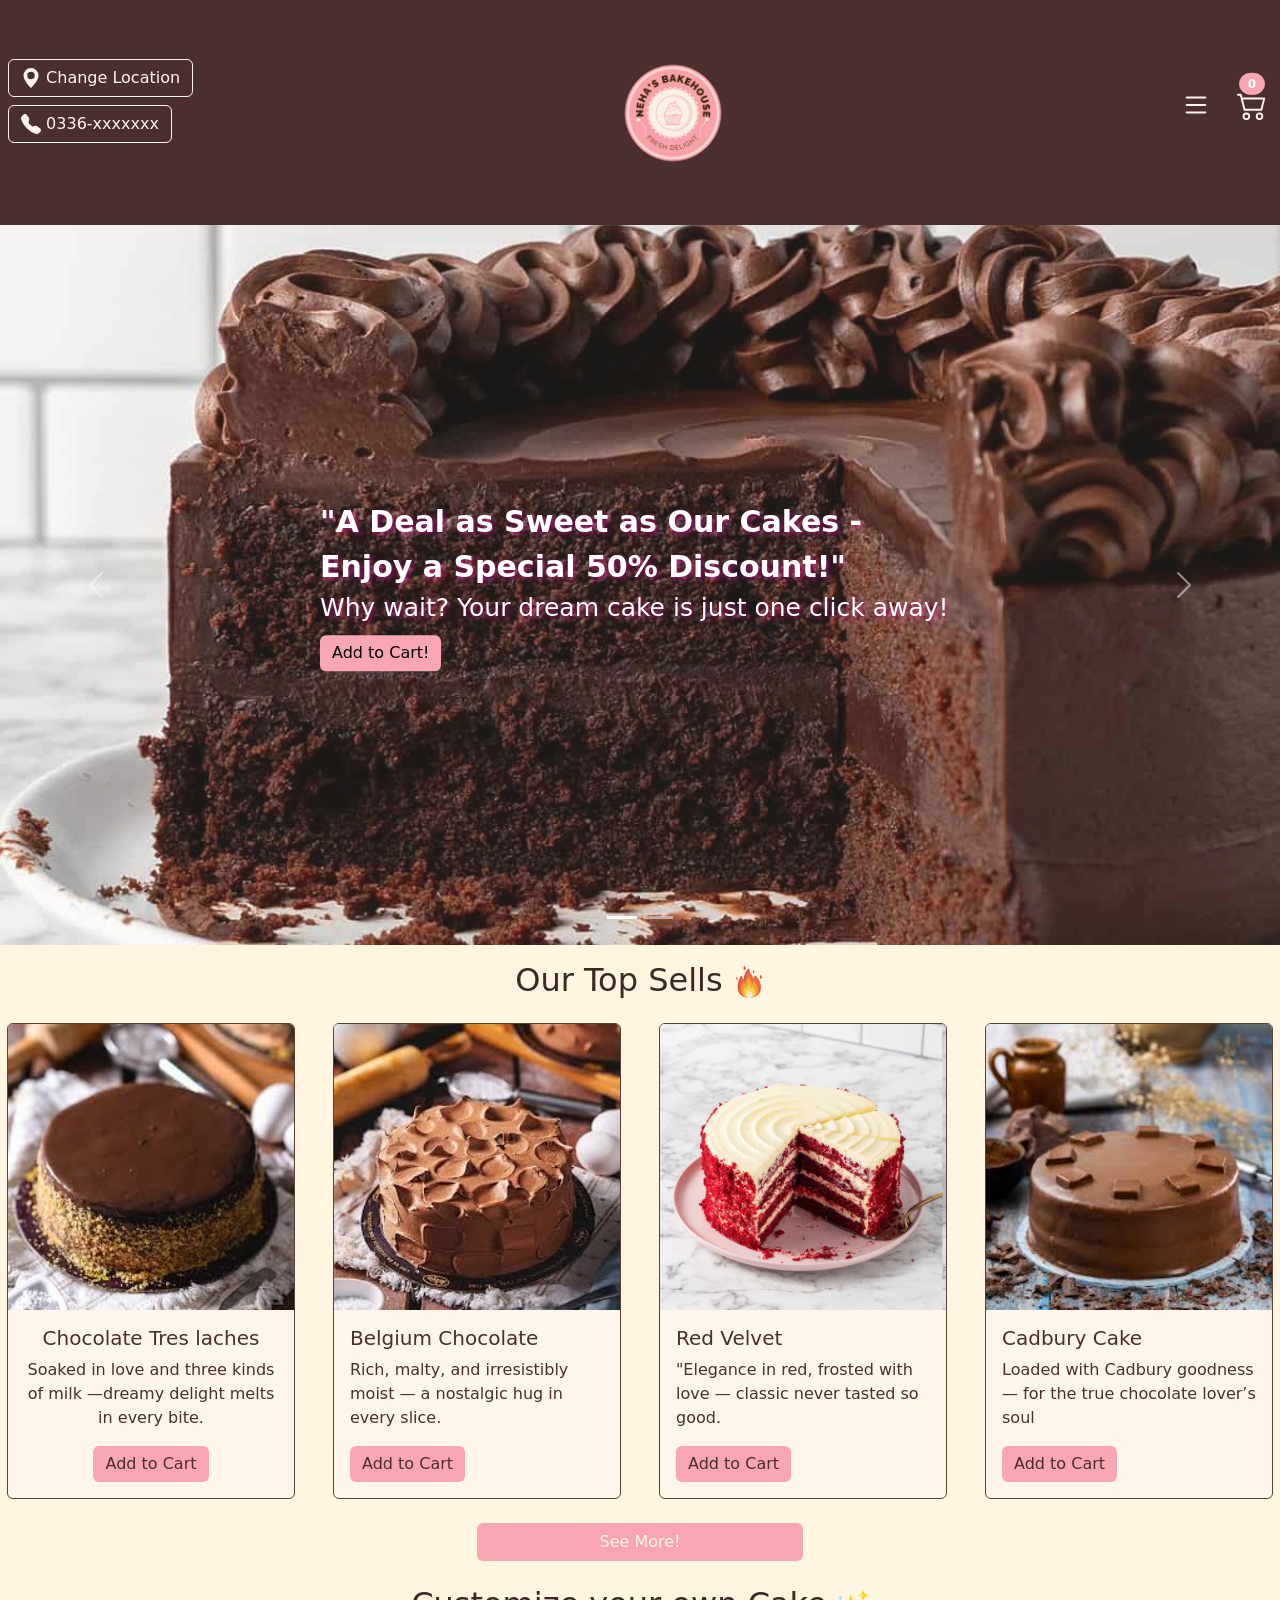
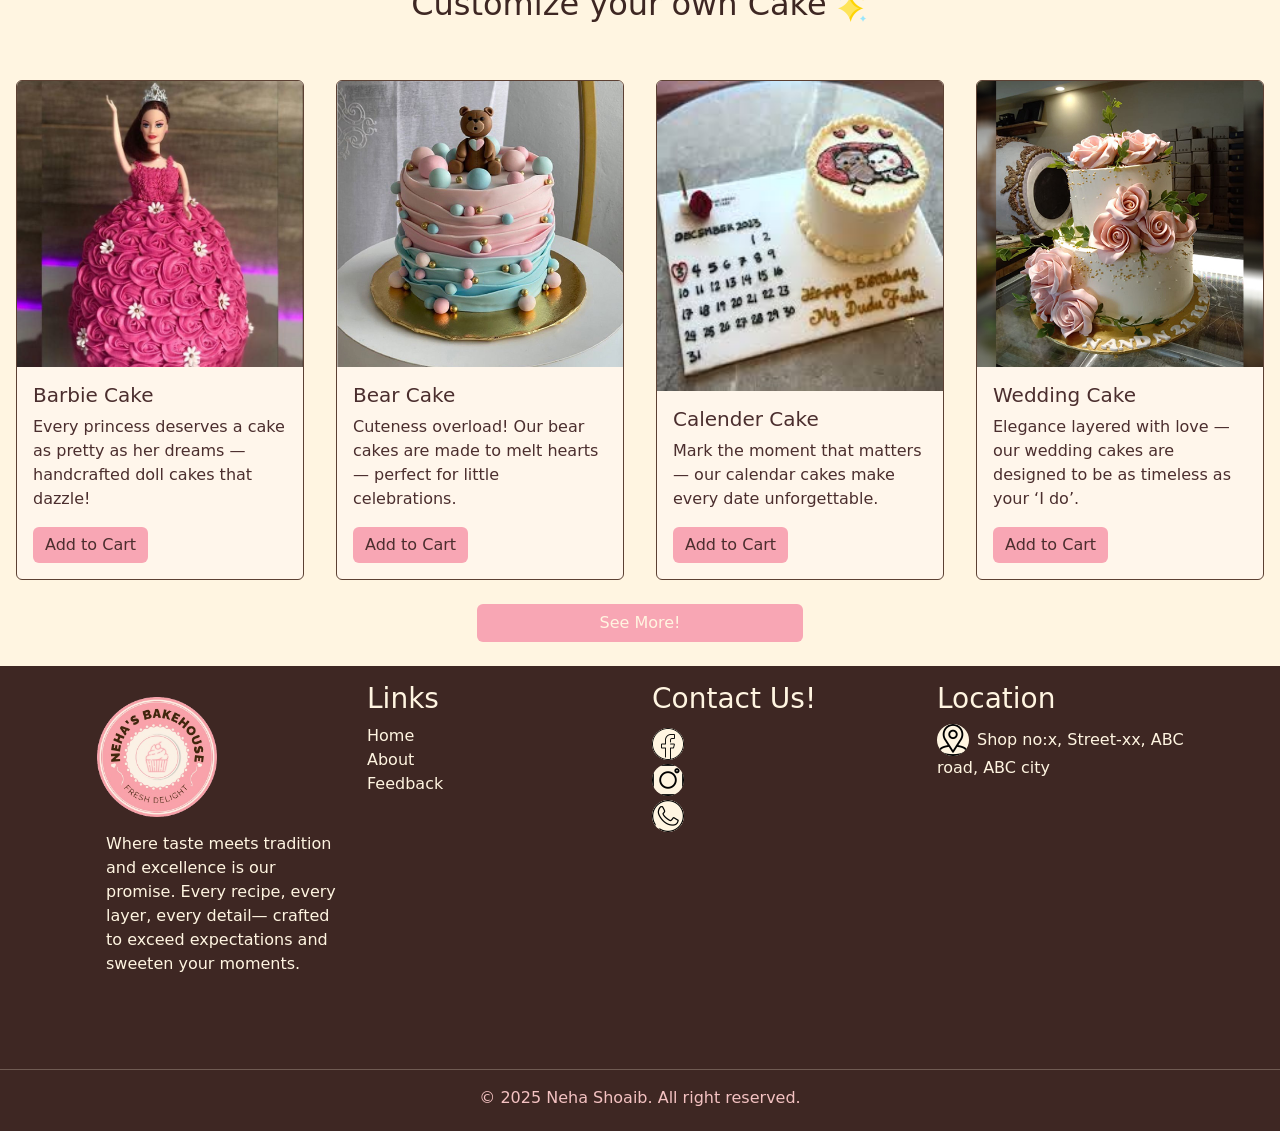
==== index.html @ 083db235 "first commit" ====
<html lang="en">

<head>
  <meta charset="UTF-8">
  <meta name="viewport" content="width=device-width, initial-scale=1.0">
  <title>Neha's BakeHouse</title>
  <link rel="icon" type="image/x-icon" href="assets/logo.png">
  <link rel="stylesheet" href="style.css" type="text/css">
  <link rel="stylesheet" href="https://cdnjs.cloudflare.com/ajax/libs/bootstrap/5.3.3/css/bootstrap.min.css"
    integrity="sha512-jnSuA4Ss2PkkikSOLtYs8BlYIeeIK1h99ty4YfvRPAlzr377vr3CXDb7sb7eEEBYjDtcYj+AjBH3FLv5uSJuXg=="
    crossorigin="anonymous" referrerpolicy="no-referrer" />
  <script src="https://cdn.jsdelivr.net/npm/bootstrap@5.3.0/dist/js/bootstrap.bundle.min.js"></script>

</head>

<body>
  

  <nav class="navbar  h-25">

    <!-- location -->
    <!-- Button trigger modal -->
     <ul class="list-unstyled">
    <li> 
       <button type="button" class="btn navbar-icon ms-2" data-bs-toggle="modal" data-bs-target="#locationModal">
      <svg xmlns="http://www.w3.org/2000/svg" width="20" height="20" fill="currentColor" class="bi bi-geo-alt-fill"
        viewBox="0 0 16 16">
        <path d="M8 16s6-5.686 6-10A6 6 0 0 0 2 6c0 4.314 6 10 6 10m0-7a3 3 0 1 1 0-6 3 3 0 0 1 0 6" />
      </svg>
      <span class="d-none d-sm-inline">Change Location</span>
    </button>
  </li>

    <!-- Modal -->
    <div class="modal fade h-100" id="locationModal" data-bs-keyboard="false" tabindex="-1"
      aria-labelledby="locationModalLabel" aria-hidden="true">
      <div class="modal-dialog modal-dialog-centered"  role="document">
        <div class="modal-content">
            <button type="button" class="btn-close " data-bs-dismiss="modal" aria-label="Close"></button>
          <div class="modal-body">
            <div class="d-flex justify-content-center">
              <img src="assets/logo.png" width="150px" alt="">
            </div>
            <h5 class="text-center">Change your Location</h5>
            <div class="dropdown w-100">
              <button class="btn btn-secondary dropdown-toggle w-100" type="button" data-bs-toggle="dropdown" aria-expanded="false" id="dropdownMenuButton" aria-haspopup="true" style="background-color: #4B2E2E !important; ">
                  Select Location
              </button>
              <div class="dropdown-menu w-100 dropdown_locations" aria-labelledby="dropdownMenuButton" >
                  <a class="dropdown-item location-item" href="#">Gulshan-e-Iqbal</a>
                  <a class="dropdown-item location-item" href="#">Gulistan-e-Johar</a>
                  <a class="dropdown-item location-item" href="#">North Nazimabad</a>
                  <a class="dropdown-item location-item" href="#">Malir</a>
                  <a class="dropdown-item location-item" href="#">PECHS</a>
                  <a class="dropdown-item location-item" href="#">PIB Colony</a>
                  <a class="dropdown-item location-item" href="#">DHA</a>
                  <a class="dropdown-item location-item" href="#">Clifton</a>
                  <a class="dropdown-item location-item" href="#">Saddar</a>
                  <a class="dropdown-item location-item" href="#">Korangi</a>
              </div>
          </div>
            
          </div>
          <div class="modal-footer">
            <button type="button" class="btn btn-secondary" data-bs-dismiss="modal" style="background-color: #4b2e2ebc;">Close</button>
            <button type="button" class="btn btn-primary" data-bs-dismiss="modal" style="background-color: #4B2E2E !important; border: #4B2E2E !important;">Done</button>
          </div>
        </div>
      </div>
    </div>
    <!-- call -->
    <li><button class="btn navbar-icon  ms-2 mt-2 mb-2">
      <svg xmlns="http://www.w3.org/2000/svg" width="20" height="20" fill="currentColor" class="bi bi-telephone-fill"
        viewBox="0 0 16 16">
        <path fill-rule="evenodd"
          d="M1.885.511a1.745 1.745 0 0 1 2.61.163L6.29 2.98c.329.423.445.974.315 1.494l-.547 2.19a.68.68 0 0 0 .178.643l2.457 2.457a.68.68 0 0 0 .644.178l2.189-.547a1.75 1.75 0 0 1 1.494.315l2.306 1.794c.829.645.905 1.87.163 2.611l-1.034 1.034c-.74.74-1.846 1.065-2.877.702a18.6 18.6 0 0 1-7.01-4.42 18.6 18.6 0 0 1-4.42-7.009c-.362-1.03-.037-2.137.703-2.877z" />
      </svg>
      <span class="d-none d-sm-inline">0336-xxxxxxx</span>
    </button> 
    </li>
   </ul>
    <!-- logo -->
<div >
    <img src="assets/logo.png" width="120px" alt="logo" class="navbar-brand img-fluid d-flex justify-content-center ">
  </div>
 <ul class="sandwich-cart d-lg-flex d-sm-block list-unstyled">
  <!-- sandwich -->
  <li><a class="btn sandwich " data-bs-toggle="offcanvas" href="#SandwichOffcanvas" role="button"
  aria-controls="offcanvasExample">

  <svg xmlns="http://www.w3.org/2000/svg" width="30" height="30" fill="currentColor" class="bi bi-list" viewBox="0 0 16 16">
    <path fill-rule="evenodd" d="M2.5 12a.5.5 0 0 1 .5-.5h10a.5.5 0 0 1 0 1H3a.5.5 0 0 1-.5-.5m0-4a.5.5 0 0 1 .5-.5h10a.5.5 0 0 1 0 1H3a.5.5 0 0 1-.5-.5m0-4a.5.5 0 0 1 .5-.5h10a.5.5 0 0 1 0 1H3a.5.5 0 0 1-.5-.5"/>
  </svg>
</a>
</li>
<div class="offcanvas offcanvas-end" tabindex="-1" id="SandwichOffcanvas" aria-labelledby="offcanvasExampleLabel">
  <div class="offcanvas-header">
    <!-- <h5 class="offcanvas-title" id="offcanvasExampleLabel">Your Cart!</h5> -->
    <button type="button" class="btn-close text-reset" data-bs-dismiss="offcanvas" aria-label="Close"></button>
  </div>
  <div class="offcanvas-body offcanvas-links ">
    <ul class="list-unstyled">
      <li class="mb-1 "><a href="index.html">Home</a></li>
      <li class="mb-1"><a href="about.html">About</a></li>
      <li class="mb-1"><a href="feedback.html">Feedback</a></li>

    </ul>
  </div>
</div>

  <!-- cart -->
    <li><a class="btn position-relative cart " data-bs-toggle="offcanvas" href="#offcanvasExample" role="button"
      aria-controls="offcanvasExample">
      <span class="position-absolute top-0 start-50 translate-middle badge rounded-pill ">
        0
        <span class="visually-hidden">items in cart</span>
      </span>
      <svg xmlns="http://www.w3.org/2000/svg" width="30" height="30" fill="currentColor" class="bi bi-cart2 "
        viewBox="0 0 16 16">
        <path
          d="M0 2.5A.5.5 0 0 1 .5 2H2a.5.5 0 0 1 .485.379L2.89 4H14.5a.5.5 0 0 1 .485.621l-1.5 6A.5.5 0 0 1 13 11H4a.5.5 0 0 1-.485-.379L1.61 3H.5a.5.5 0 0 1-.5-.5M3.14 5l1.25 5h8.22l1.25-5zM5 13a1 1 0 1 0 0 2 1 1 0 0 0 0-2m-2 1a2 2 0 1 1 4 0 2 2 0 0 1-4 0m9-1a1 1 0 1 0 0 2 1 1 0 0 0 0-2m-2 1a2 2 0 1 1 4 0 2 2 0 0 1-4 0" />
      </svg>
    </a>
  </li>
    <div class="offcanvas offcanvas-end" tabindex="-1" id="offcanvasExample" aria-labelledby="offcanvasExampleLabel">
      <div class="offcanvas-header">
        <h5 class="offcanvas-title" id="offcanvasExampleLabel">Your Cart!</h5>
        <button type="button" class="btn-close text-reset" data-bs-dismiss="offcanvas" aria-label="Close"></button>
      </div>
      <div class="offcanvas-body d-flex justify-content-center align-items-center">
        <div>
          <img src="assets/empty cart.jpg" alt="empty cart" class="img-fluid ">
        </div>
      </div>
    </div>
  </div>
  </nav>
  <div id="carouselExampleIndicators" class="carousel slide  " style="height: 80vh;" data-bs-ride="carousel"  >
    <div class="carousel-indicators">
      <button type="button" data-bs-target="#carouselExampleIndicators" data-bs-slide-to="0" class="active"
        aria-current="true" aria-label="Slide 1"></button>
      <button type="button" data-bs-target="#carouselExampleIndicators" data-bs-slide-to="1"
        aria-label="Slide 2"></button>
     
    </div>
    <div class="carousel-inner">
      <div class="carousel-item active">
        <div class="image-container">
        <img src="assets/carousel 2.jpeg"  class="d-block w-100 img-fluid carousel2_image " alt="...">
      <p class="carousel2_text">"A Deal as Sweet as Our Cakes - Enjoy a Special 50% Discount!"<br><span class="carousel2_text2 ">Why wait? Your dream cake is just one click away!</span><br> <button class="btn btn-light mt-2 carousel_button">Add to Cart!</button></p>
   
    </div>
    </div>

      <div class="carousel-item ">
        <div class="image-container"> 
          <img src="assets/carousel1.jpg" alt="background" class="img-fluid d-block w-100 ">
          <p id="backgroundText">Count the memories not the calories <span><img src="assets/happy.png" alt="happy emoji" style="height: 30px ; width: 30px;"></span> .</p>
        </div>
      </div>
    </div>
    <button class="carousel-control-prev" type="button" data-bs-target="#carouselExampleIndicators"
      data-bs-slide="prev">
      <span class="carousel-control-prev-icon" aria-hidden="true"></span>
      <span class="visually-hidden">Previous</span>
    </button>
    <button class="carousel-control-next" type="button" data-bs-target="#carouselExampleIndicators"
      data-bs-slide="next">
      <span class="carousel-control-next-icon" aria-hidden="true"></span>
      <span class="visually-hidden">Next</span>
    </button>
  </div>
  <h2 class="text-center mt-3 mb-4 top_sells" >Our Top Sells <img src="assets/fire.png" alt="" height="32px" ></h2>
<div class="row g-4  justify-content-center ">
  <div class="col-12 col-sm-6 col-md-4 col-lg-3 d-flex justify-content-center ">
    
  <div class="card card-hover text-center" style="width: 18rem;">
    <img src="assets/tres_laches_cake.jpeg" class="card-img-top" alt="...">
    <div class="card-body">
      <h5 class="card-title">Chocolate Tres laches</h5>
      <p class="card-text">Soaked in love and three kinds of milk —dreamy delight melts in every bite.</p>
      <a href="#" class="btn btn-primary">Add to Cart</a>
    </div>
  </div>
</div>

<div class="col-12 col-sm-6 col-md-4 col-lg-3 d-flex justify-content-center">
  <div class="card card-hover" style="width: 18rem;">
    <img src="assets/Belgium_chocolate_cake.jpeg" class="card-img-top" alt="...">
    <div class="card-body">
      <h5 class="card-title">Belgium Chocolate</h5>
      <p class="card-text">Rich, malty, and irresistibly moist — a nostalgic hug in every slice.</p>
      <a href="#" class="btn btn-primary">Add to Cart</a>
    </div>
  </div>
</div>

  <div class="col-12 col-sm-6 col-md-4 col-lg-3 d-flex justify-content-center">
  <div class="card card-hover" style="width: 18rem;">
    <img src="assets/red_velvet_cake.jpg" class="card-img-top" alt="...">
    <div class="card-body">
      <h5 class="card-title">Red Velvet</h5>
      <p class="card-text">"Elegance in red, frosted with love — classic never tasted so good.</p>
      <a href="#" class="btn btn-primary">Add to Cart</a>
    </div>
  </div>
</div>

  <div class="col-12 col-sm-6 col-md-4 col-lg-3 d-flex justify-content-center">
  <div class="card card-hover" style="width: 18rem;">
    <img src="assets/cadbury_cake.jpeg" class="card-img-top" alt="...">
    <div class="card-body">
      <h5 class="card-title">Cadbury Cake</h5>
      <p class="card-text">Loaded with Cadbury goodness — for the true chocolate lover’s soul</p>
      <a href="#" class="btn btn-primary">Add to Cart</a>
    </div>
  </div>
</div>

<a href="#" class="btn text-center d-block mx-auto see_more w-25">See More!</a>
 <h2 class="text-center">Customize your own Cake <span><img src="assets/twinkle.png" alt="" height="32px"></span></h2>
 <div class="row g-4 justify-content-center">
  
  <div class="col-12 col-sm-6 col-md-4 col-lg-3 d-flex justify-content-center">
  <div class="card card-hover h-52 " style="width: 18rem;">
    <img src="assets/doll_cake.jpeg" class="card-img-top" alt="...">
    <div class="card-body">
      <h5 class="card-title">Barbie Cake</h5>
      <p class="card-text">Every princess deserves a cake as pretty as her dreams — handcrafted doll cakes that dazzle!</p>
      <a href="#" class="btn btn-primary">Add to Cart</a>
    </div>
  </div>
</div>

  <div class="col-12 col-sm-6 col-md-4 col-lg-3 d-flex justify-content-center">
  <div class="card card-hover h-70" style="width: 18rem;">
    <img src="assets/car_cake.jpeg" class="card-img-top" alt="...">
    <div class="card-body">
      <h5 class="card-title">Bear Cake</h5>
      <p class="card-text">Cuteness overload! Our bear cakes are made to melt hearts — perfect for little celebrations.</p>
      <a href="#" class="btn btn-primary">Add to Cart</a>
    </div>
  </div>
</div>
<div class="col-12 col-sm-6 col-md-4 col-lg-3 d-flex justify-content-center">
  <div class="card  card-hover h-70" style="width: 18rem;">
    <img src="assets/date_cake.jpeg" class="card-img-top" alt="...">
    <div class="card-body">
      <h5 class="card-title">Calender Cake</h5>
      <p class="card-text">Mark the moment that matters — our calendar cakes make every date unforgettable.</p>
      <a href="#" class="btn btn-primary">Add to Cart</a>
    </div>
  </div>
</div>

  <div class="col-12 col-sm-6 col-md-4 col-lg-3 d-flex justify-content-center">
  <div class="card card-hover h-70" style="width: 18rem;">
    <img src="assets/wedding_cake.jpg" class="card-img-top" alt="...">
    <div class="card-body">
      <h5 class="card-title">Wedding Cake</h5>
      <p class="card-text">Elegance layered with love — our wedding cakes are designed to be as timeless as your ‘I do’.</p>
      <a href="#" class="btn btn-primary">Add to Cart</a>
    </div>
  </div>
</div>
</div>
<a href="#" class="btn text-center d-block mx-auto see_more w-25">See More!</a>


<footer>
  <div class="container">
    <div class="row text-center text-md-start mt-lg-3">

      <div class="col-12 col-lg-3 col-md-4 mb-3">
  <figure><img src="assets/logo.png" width="150px" alt="">
  <figcaption class="ms-4">Where taste meets tradition and excellence is our promise.
    Every recipe, every layer, every detail—
    crafted to exceed expectations and sweeten your moments.</figcaption></figure>
  </div>
  <ul class="list-unstyled  col-12 col-lg-3 col-md-4 mb-3">
    <h3>Links</h3>
    <li><a href="index.html">Home</a></li>
    <li><a href="about.html">About</a></li>
    <li><a href="feedback.html">Feedback</a></li>
  </ul>

  <ul class=" list-unstyled col-12 col-lg-3 col-md-4 mb-3">  
    <h3>Contact Us!</h3>    
    <li><a href=""><img src="assets/facebook.png" alt="" height="32px" class="mt-1 social_icon"></a></li>
    <li><a href=""><img src="assets/instagram.png" alt="" height="32px" class="mt-1 social_icon"></a></li>
    <li><a href=""><img src="assets/whatsapp.png" alt="" height="32px" class="mt-1 social_icon" ></a></li>
</ul>
<ul  class="list-unstyled col-12 col-lg-3 col-md-4 mb-3">
  <li><h3>Location</h3></li>
  <li><img src="assets/location.png" width="32px"  alt="" class="social_icon me-2"><span >Shop no:x, Street-xx, ABC road, ABC city </span></li>
  <li><iframe class="map" src="https://www.google.com/maps/embed?pb=!1m18!1m12!1m3!1d452.27327309579147!2d67.08940442651512!3d24.925726504255973!2m3!1f0!2f0!3f0!3m2!1i1024!2i768!4f13.1!3m3!1m2!1s0x3eb33f60a0781265%3A0x2befaba123014ab1!2sSMIT%20Gulshan%20Campus!5e0!3m2!1sen!2s!4v1744562589140!5m2!1sen!2s" width="300" height="250" style="border:0;" allowfullscreen="" loading="lazy" referrerpolicy="no-referrer-when-downgrade"></iframe></li>
</ul>
</div>
  </div>
<hr>
<p class="text-center copyright_bar ">&#169; 2025 Neha Shoaib. All right reserved.</p>
    </div>

</footer>

</body>

</html>
---- style.css ----
body{
    cursor: url('assets/pastry-bag.png') 10 10, auto !important;
    background-color: #FFF5E1 !important;
    color: #3E2723 !important;
    margin: 0;
    width: 100%;
    padding: 0;
}
.card img{
    height: 100%;
}
a{
    text-decoration: none !important;
    color: #FFF5E1 !important;
}
.dropdown_locations >a{
    color: #3E2723 !important;
}
a:hover, button:hover{
    color: #D9A5A5 !important;
    cursor: url('assets/pastry-bag.png') 10 10, pointer !important;
}
.navbar-brand{
    vertical-align: middle !important;
}
.social_icon{
    background-color:#FFF5E1 !important;
    border-radius: 50%;
}
.social_icon:hover{
    background-color:#D9A5A5 !important;
}

.background{
    object-fit: cover;
}

.image-container{
    position: relative;
}
#backgroundText{
    position: absolute;
    top: 50%;
    left: 50%;
    transform: translate(-50%, -50%);
    color: white;
    font-size: 24px;
    font-weight: bold;
    text-shadow: 2px 2px 5px rgba(0, 0, 0, 0.5);
}
.carousel2_text{
    position: absolute;
    top: 50%;
    left: 50%;
    transform: translate(-50%, -50%);
    color: white;
    font-size: 30px;
    font-weight: bold;
    text-shadow: 2px 2px 5px rgba(247, 3, 178, 0.5);
   
}
.carousel2_text2{
    font-size: 25px;
    font-weight:lighter;
    text-shadow: 2px 2px 5px rgba(247, 3, 178, 0.5);

}
.carousel-item img{
    opacity: 0.9;
    object-fit: cover;
    height: 100%;
}
.carousel{
    position: relative;
    overflow: hidden;
    height: 100vh;
}
.carousel_button, .button{
background-color: #F8A6B4 !important;
border:#3E2723 !important;
}
.carousel_button:hover{
    background-color: #D9A5A5 !important;
    color: #FFF5E1 !important;
}
.navbar{
    background-color:#4B2E2E;
}
.navbar-icon{
    color: #FFF6EB !important;
    border: 1px solid #FFF6EB !important;
}
.navbar-icon:hover, .badge{
    border: 1px solid #F8A6B4 !important;
    background-color: #F8A6B4 !important;
}
.cart, .sandwich{
    color: #FFF6EB !important;
}
.modal-content{
    background-color:#FFF6EB !important ;
}
.modal>h5,.modal>button , .offcanvas-body{
    color:#4B2E2E !important;
}
.card{
    background-color: #FFF6EB !important;
    color:#4B2E2E !important;
    border: 1px solid #5C4033 !important;
}
.card-body>a{
    background-color: #F8A6B4 !important;
    color: #4B2E2E !important;
    border: #4B2E2E !important;
}
.card-body>a:hover ,.see_more:hover{
    background-color: #D9A5A5 !important;
    color: #FFF6EB !important;
}
.card-hover {
    transition: transform 0.3s ease, box-shadow 0.3s ease;
  }

  .card-hover:hover {
    transform: scale(1.05);
    box-shadow: 0 8px 20px rgba(241, 2, 145, 0.574);
    z-index: 1;
  }
.see_more{
    width: 25%;
    background-color: #F8A6B4 !important;
}
footer{
    background-color: #3E2723 !important;
    color: #FFF5E1 !important;
}
.copyright_bar{
    color: 	#F4C2C2 !important; 
    padding-bottom: 5px !important;
}
.carousel-control-prev,
.carousel-control-next {
  width: 5%; 
  
}
.offcanvas{
    background-color: #FFF5E1 !important;
    color: #3E2723 !important;
}
.offcanvas-links>ul>li{
    background-color:#3E2723!important; padding: 5px;
}
@media (max-width: 768px) {
    .carousel-item img {
        height: 300px; 
    }
    .navbar{
        height: 50px !important;
    }
    .carousel{
        margin-bottom: 0 !important;
        padding-bottom: 0 !important
    }
    .carousel-control-prev,
  .carousel-control-next {
    top: 40%; 
  }

  .carousel-control-prev-icon,
  .carousel-control-next-icon {
    background-size: 80% 80%; 
  }
  .top_sells{
    margin-top: 1rem;
  }
  .carousel2_text{
font-size:larger;
  }
  .carousel2_text2 {
    font-size:large;
  }
  .carousel{
    height: 50vh !important;
  }
  .map{
    width: 350px !important;
  }
}
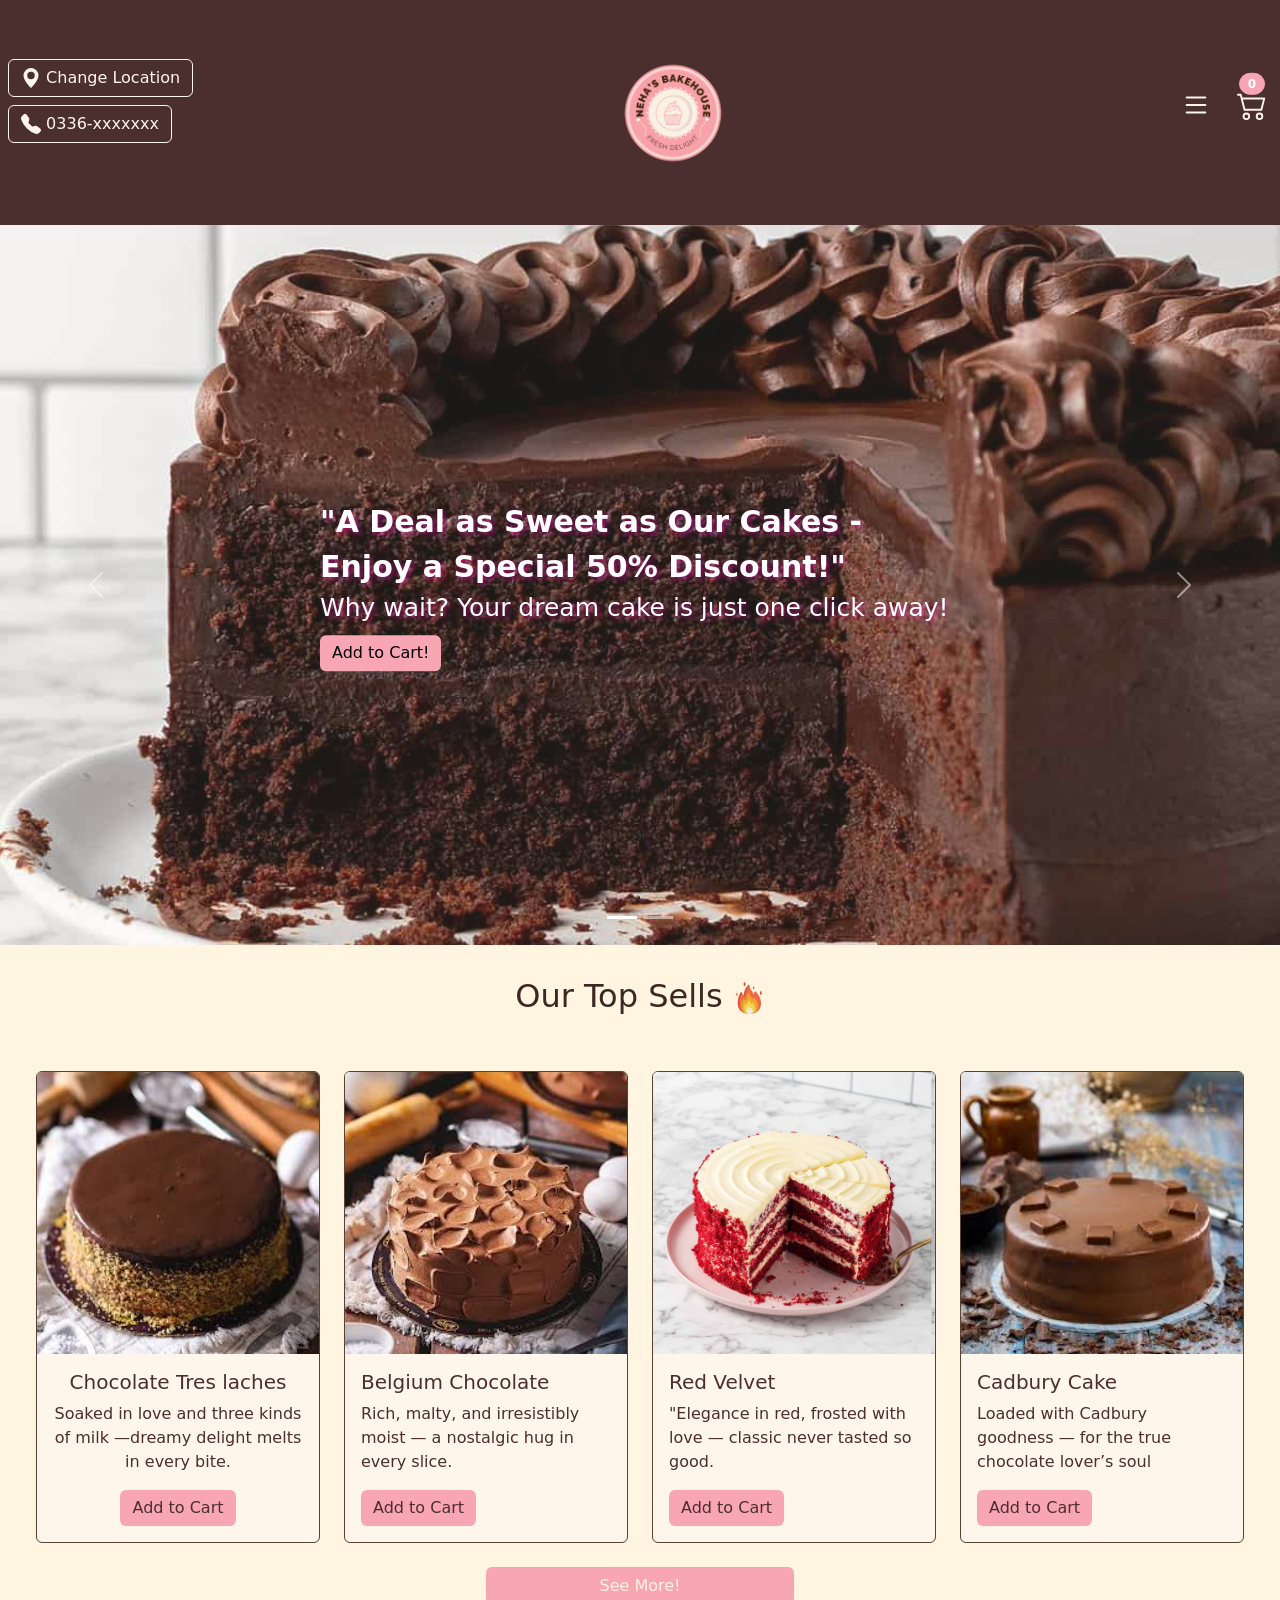
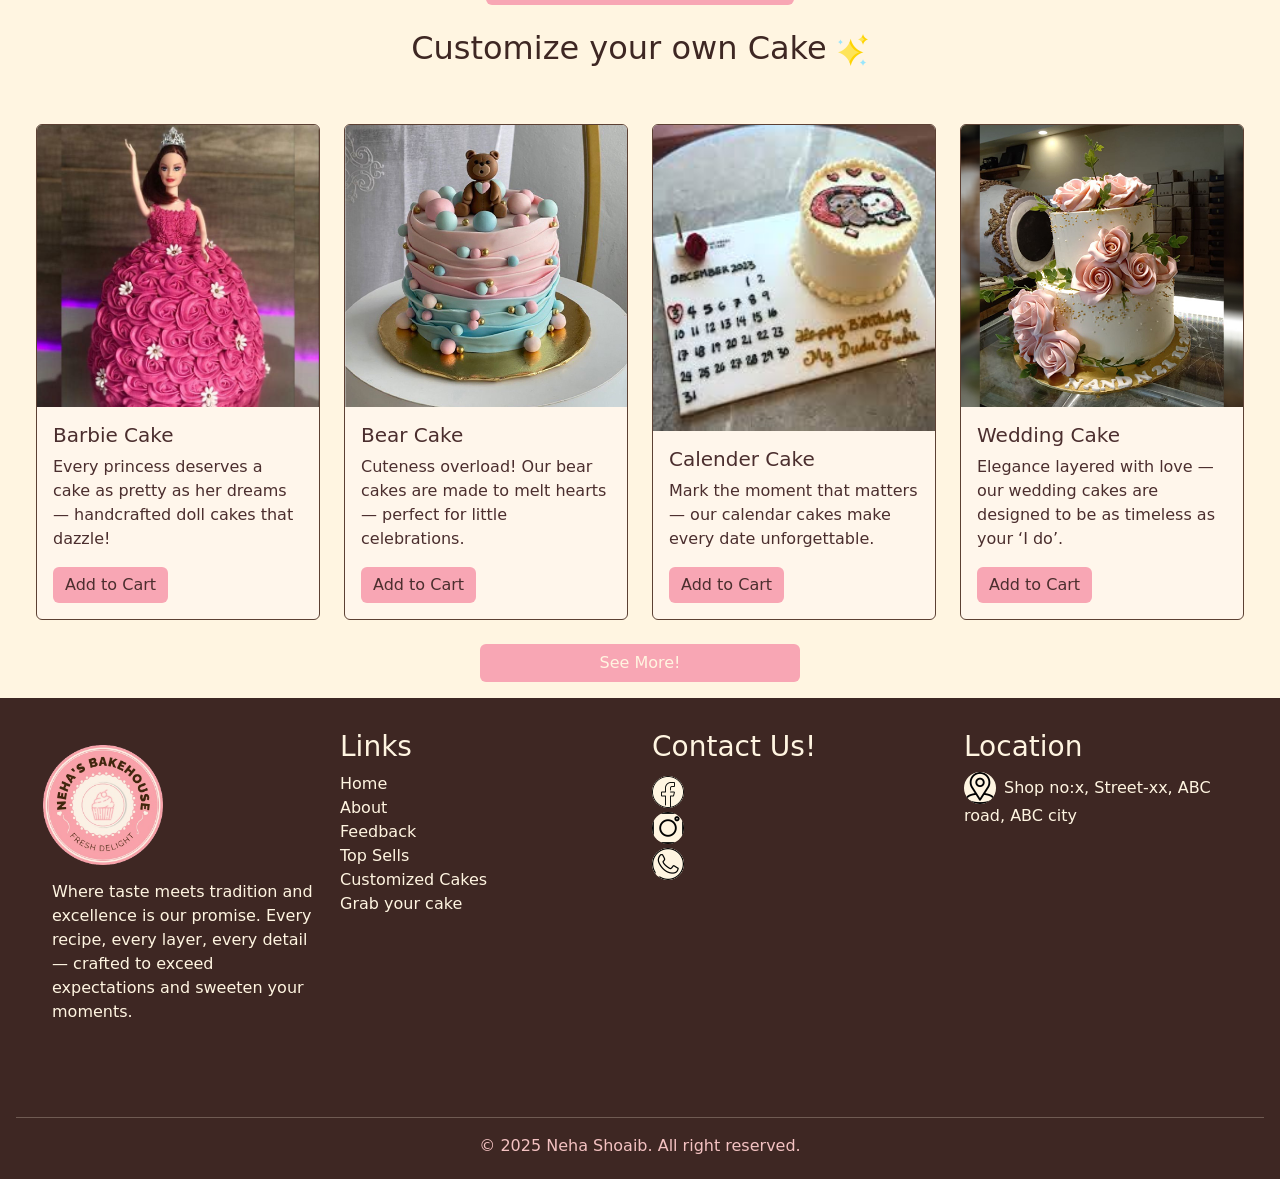
==== commit e4125416: "Adding remaining files" ====
--- a/index.html
+++ b/index.html
@@ -14,39 +14,41 @@
 </head>
 
 <body>
-  
+
 
   <nav class="navbar  h-25">
 
     <!-- location -->
     <!-- Button trigger modal -->
-     <ul class="list-unstyled">
-    <li> 
-       <button type="button" class="btn navbar-icon ms-2" data-bs-toggle="modal" data-bs-target="#locationModal">
-      <svg xmlns="http://www.w3.org/2000/svg" width="20" height="20" fill="currentColor" class="bi bi-geo-alt-fill"
-        viewBox="0 0 16 16">
-        <path d="M8 16s6-5.686 6-10A6 6 0 0 0 2 6c0 4.314 6 10 6 10m0-7a3 3 0 1 1 0-6 3 3 0 0 1 0 6" />
-      </svg>
-      <span class="d-none d-sm-inline">Change Location</span>
-    </button>
-  </li>
-
-    <!-- Modal -->
-    <div class="modal fade h-100" id="locationModal" data-bs-keyboard="false" tabindex="-1"
-      aria-labelledby="locationModalLabel" aria-hidden="true">
-      <div class="modal-dialog modal-dialog-centered"  role="document">
-        <div class="modal-content">
+    <ul class="list-unstyled">
+      <li>
+        <button type="button" class="btn navbar-icon ms-2" data-bs-toggle="modal" data-bs-target="#locationModal">
+          <svg xmlns="http://www.w3.org/2000/svg" width="20" height="20" fill="currentColor" class="bi bi-geo-alt-fill"
+            viewBox="0 0 16 16">
+            <path d="M8 16s6-5.686 6-10A6 6 0 0 0 2 6c0 4.314 6 10 6 10m0-7a3 3 0 1 1 0-6 3 3 0 0 1 0 6" />
+          </svg>
+          <span class="d-none d-sm-inline">Change Location</span>
+        </button>
+      </li>
+
+      <!-- Modal -->
+      <div class="modal fade h-100" id="locationModal" data-bs-keyboard="false" tabindex="-1"
+        aria-labelledby="locationModalLabel" aria-hidden="true">
+        <div class="modal-dialog modal-dialog-centered" role="document">
+          <div class="modal-content">
             <button type="button" class="btn-close " data-bs-dismiss="modal" aria-label="Close"></button>
-          <div class="modal-body">
-            <div class="d-flex justify-content-center">
-              <img src="assets/logo.png" width="150px" alt="">
-            </div>
-            <h5 class="text-center">Change your Location</h5>
-            <div class="dropdown w-100">
-              <button class="btn btn-secondary dropdown-toggle w-100" type="button" data-bs-toggle="dropdown" aria-expanded="false" id="dropdownMenuButton" aria-haspopup="true" style="background-color: #4B2E2E !important; ">
+            <div class="modal-body">
+              <div class="d-flex justify-content-center">
+                <img src="assets/logo.png" width="150px" alt="logo">
+              </div>
+              <h5 class="text-center">Change your Location</h5>
+              <div class="dropdown w-100">
+                <button class="btn btn-secondary dropdown-toggle w-100" type="button" data-bs-toggle="dropdown"
+                  aria-expanded="false" id="dropdownMenuButton" aria-haspopup="true"
+                  style="background-color: #4B2E2E !important; ">
                   Select Location
-              </button>
-              <div class="dropdown-menu w-100 dropdown_locations" aria-labelledby="dropdownMenuButton" >
+                </button>
+                <div class="dropdown-menu w-100 dropdown_locations" aria-labelledby="dropdownMenuButton">
                   <a class="dropdown-item location-item" href="#">Gulshan-e-Iqbal</a>
                   <a class="dropdown-item location-item" href="#">Gulistan-e-Johar</a>
                   <a class="dropdown-item location-item" href="#">North Nazimabad</a>
@@ -57,105 +59,114 @@
                   <a class="dropdown-item location-item" href="#">Clifton</a>
                   <a class="dropdown-item location-item" href="#">Saddar</a>
                   <a class="dropdown-item location-item" href="#">Korangi</a>
+                </div>
               </div>
-          </div>
-            
-          </div>
-          <div class="modal-footer">
-            <button type="button" class="btn btn-secondary" data-bs-dismiss="modal" style="background-color: #4b2e2ebc;">Close</button>
-            <button type="button" class="btn btn-primary" data-bs-dismiss="modal" style="background-color: #4B2E2E !important; border: #4B2E2E !important;">Done</button>
-          </div>
-        </div>
-      </div>
-    </div>
-    <!-- call -->
-    <li><button class="btn navbar-icon  ms-2 mt-2 mb-2">
-      <svg xmlns="http://www.w3.org/2000/svg" width="20" height="20" fill="currentColor" class="bi bi-telephone-fill"
-        viewBox="0 0 16 16">
-        <path fill-rule="evenodd"
-          d="M1.885.511a1.745 1.745 0 0 1 2.61.163L6.29 2.98c.329.423.445.974.315 1.494l-.547 2.19a.68.68 0 0 0 .178.643l2.457 2.457a.68.68 0 0 0 .644.178l2.189-.547a1.75 1.75 0 0 1 1.494.315l2.306 1.794c.829.645.905 1.87.163 2.611l-1.034 1.034c-.74.74-1.846 1.065-2.877.702a18.6 18.6 0 0 1-7.01-4.42 18.6 18.6 0 0 1-4.42-7.009c-.362-1.03-.037-2.137.703-2.877z" />
-      </svg>
-      <span class="d-none d-sm-inline">0336-xxxxxxx</span>
-    </button> 
-    </li>
-   </ul>
+
+            </div>
+            <div class="modal-footer">
+              <button type="button" class="btn btn-secondary" data-bs-dismiss="modal"
+                style="background-color: #4b2e2ebc;">Close</button>
+              <button type="button" class="btn btn-primary" data-bs-dismiss="modal"
+                style="background-color: #4B2E2E !important; border: #4B2E2E !important;">Done</button>
+            </div>
+          </div>
+        </div>
+      </div>
+      <!-- call -->
+      <li><button class="btn navbar-icon  ms-2 mt-2 mb-2">
+          <svg xmlns="http://www.w3.org/2000/svg" width="20" height="20" fill="currentColor"
+            class="bi bi-telephone-fill" viewBox="0 0 16 16">
+            <path fill-rule="evenodd"
+              d="M1.885.511a1.745 1.745 0 0 1 2.61.163L6.29 2.98c.329.423.445.974.315 1.494l-.547 2.19a.68.68 0 0 0 .178.643l2.457 2.457a.68.68 0 0 0 .644.178l2.189-.547a1.75 1.75 0 0 1 1.494.315l2.306 1.794c.829.645.905 1.87.163 2.611l-1.034 1.034c-.74.74-1.846 1.065-2.877.702a18.6 18.6 0 0 1-7.01-4.42 18.6 18.6 0 0 1-4.42-7.009c-.362-1.03-.037-2.137.703-2.877z" />
+          </svg>
+          <span class="d-none d-sm-inline">0336-xxxxxxx</span>
+        </button>
+      </li>
+    </ul>
     <!-- logo -->
-<div >
-    <img src="assets/logo.png" width="120px" alt="logo" class="navbar-brand img-fluid d-flex justify-content-center ">
-  </div>
- <ul class="sandwich-cart d-lg-flex d-sm-block list-unstyled">
-  <!-- sandwich -->
-  <li><a class="btn sandwich " data-bs-toggle="offcanvas" href="#SandwichOffcanvas" role="button"
-  aria-controls="offcanvasExample">
-
-  <svg xmlns="http://www.w3.org/2000/svg" width="30" height="30" fill="currentColor" class="bi bi-list" viewBox="0 0 16 16">
-    <path fill-rule="evenodd" d="M2.5 12a.5.5 0 0 1 .5-.5h10a.5.5 0 0 1 0 1H3a.5.5 0 0 1-.5-.5m0-4a.5.5 0 0 1 .5-.5h10a.5.5 0 0 1 0 1H3a.5.5 0 0 1-.5-.5m0-4a.5.5 0 0 1 .5-.5h10a.5.5 0 0 1 0 1H3a.5.5 0 0 1-.5-.5"/>
-  </svg>
-</a>
-</li>
-<div class="offcanvas offcanvas-end" tabindex="-1" id="SandwichOffcanvas" aria-labelledby="offcanvasExampleLabel">
-  <div class="offcanvas-header">
-    <!-- <h5 class="offcanvas-title" id="offcanvasExampleLabel">Your Cart!</h5> -->
-    <button type="button" class="btn-close text-reset" data-bs-dismiss="offcanvas" aria-label="Close"></button>
-  </div>
-  <div class="offcanvas-body offcanvas-links ">
-    <ul class="list-unstyled">
-      <li class="mb-1 "><a href="index.html">Home</a></li>
-      <li class="mb-1"><a href="about.html">About</a></li>
-      <li class="mb-1"><a href="feedback.html">Feedback</a></li>
-
-    </ul>
-  </div>
-</div>
-
-  <!-- cart -->
-    <li><a class="btn position-relative cart " data-bs-toggle="offcanvas" href="#offcanvasExample" role="button"
-      aria-controls="offcanvasExample">
-      <span class="position-absolute top-0 start-50 translate-middle badge rounded-pill ">
-        0
-        <span class="visually-hidden">items in cart</span>
-      </span>
-      <svg xmlns="http://www.w3.org/2000/svg" width="30" height="30" fill="currentColor" class="bi bi-cart2 "
-        viewBox="0 0 16 16">
-        <path
-          d="M0 2.5A.5.5 0 0 1 .5 2H2a.5.5 0 0 1 .485.379L2.89 4H14.5a.5.5 0 0 1 .485.621l-1.5 6A.5.5 0 0 1 13 11H4a.5.5 0 0 1-.485-.379L1.61 3H.5a.5.5 0 0 1-.5-.5M3.14 5l1.25 5h8.22l1.25-5zM5 13a1 1 0 1 0 0 2 1 1 0 0 0 0-2m-2 1a2 2 0 1 1 4 0 2 2 0 0 1-4 0m9-1a1 1 0 1 0 0 2 1 1 0 0 0 0-2m-2 1a2 2 0 1 1 4 0 2 2 0 0 1-4 0" />
-      </svg>
-    </a>
-  </li>
-    <div class="offcanvas offcanvas-end" tabindex="-1" id="offcanvasExample" aria-labelledby="offcanvasExampleLabel">
-      <div class="offcanvas-header">
-        <h5 class="offcanvas-title" id="offcanvasExampleLabel">Your Cart!</h5>
-        <button type="button" class="btn-close text-reset" data-bs-dismiss="offcanvas" aria-label="Close"></button>
-      </div>
-      <div class="offcanvas-body d-flex justify-content-center align-items-center">
-        <div>
-          <img src="assets/empty cart.jpg" alt="empty cart" class="img-fluid ">
-        </div>
-      </div>
-    </div>
-  </div>
+    <div>
+      <a href="index.html"><img src="assets/logo.png" width="120px" alt="logo" class="navbar-brand img-fluid d-flex justify-content-center "></a>
+    </div>
+    <ul class="sandwich-cart d-lg-flex d-sm-block list-unstyled">
+      <!-- sandwich -->
+      <li><a class="btn sandwich " data-bs-toggle="offcanvas" href="#SandwichOffcanvas" role="button"
+          aria-controls="offcanvasExample">
+
+          <svg xmlns="http://www.w3.org/2000/svg" width="30" height="30" fill="currentColor" class="bi bi-list"
+            viewBox="0 0 16 16">
+            <path fill-rule="evenodd"
+              d="M2.5 12a.5.5 0 0 1 .5-.5h10a.5.5 0 0 1 0 1H3a.5.5 0 0 1-.5-.5m0-4a.5.5 0 0 1 .5-.5h10a.5.5 0 0 1 0 1H3a.5.5 0 0 1-.5-.5m0-4a.5.5 0 0 1 .5-.5h10a.5.5 0 0 1 0 1H3a.5.5 0 0 1-.5-.5" />
+          </svg>
+        </a>
+      </li>
+      <div class="offcanvas offcanvas-end" tabindex="-1" id="SandwichOffcanvas" aria-labelledby="offcanvasExampleLabel">
+        <div class="offcanvas-header">
+          <!-- <h5 class="offcanvas-title" id="offcanvasExampleLabel">Your Cart!</h5> -->
+          <button type="button" class="btn-close text-reset" data-bs-dismiss="offcanvas" aria-label="Close"></button>
+        </div>
+        <div class="offcanvas-body offcanvas-links ">
+          <ul class="list-unstyled">
+            <li class="mb-1 "><a href="index.html">Home</a></li>
+            <li class="mb-1"><a href="about.html">About</a></li>
+            <li class="mb-1"><a href="feedback.html">Feedback</a></li>
+            <li class="mb-1"><a href="top_sells.html">Top Sells</a></li>
+            <li class="mb-1"><a href="customized_cake.html">Customized Cakes</a></li>
+            <li class="mb-1"><a href="discount.html">Grab your cake <span class="badge bg-danger F">sale!</span></a></li>
+          </ul>
+        </div>
+      </div>
+
+      <!-- cart -->
+      <li><a class="btn position-relative cart " data-bs-toggle="offcanvas" href="#offcanvasExample" role="button"
+          aria-controls="offcanvasExample">
+          <span class="position-absolute top-0 start-50 translate-middle badge rounded-pill ">
+            0
+            <span class="visually-hidden">items in cart</span>
+          </span>
+          <svg xmlns="http://www.w3.org/2000/svg" width="30" height="30" fill="currentColor" class="bi bi-cart2 "
+            viewBox="0 0 16 16">
+            <path
+              d="M0 2.5A.5.5 0 0 1 .5 2H2a.5.5 0 0 1 .485.379L2.89 4H14.5a.5.5 0 0 1 .485.621l-1.5 6A.5.5 0 0 1 13 11H4a.5.5 0 0 1-.485-.379L1.61 3H.5a.5.5 0 0 1-.5-.5M3.14 5l1.25 5h8.22l1.25-5zM5 13a1 1 0 1 0 0 2 1 1 0 0 0 0-2m-2 1a2 2 0 1 1 4 0 2 2 0 0 1-4 0m9-1a1 1 0 1 0 0 2 1 1 0 0 0 0-2m-2 1a2 2 0 1 1 4 0 2 2 0 0 1-4 0" />
+          </svg>
+        </a>
+      </li>
+      <div class="offcanvas offcanvas-end" tabindex="-1" id="offcanvasExample" aria-labelledby="offcanvasExampleLabel">
+        <div class="offcanvas-header">
+          <h5 class="offcanvas-title" id="offcanvasExampleLabel">Your Cart!</h5>
+          <button type="button" class="btn-close text-reset" data-bs-dismiss="offcanvas" aria-label="Close"></button>
+        </div>
+        <div class="offcanvas-body d-flex justify-content-center align-items-center">
+          <div>
+            <img src="assets/empty cart.jpg" alt="empty cart" class="img-fluid ">
+          </div>
+        </div>
+      </div>
+      </div>
   </nav>
-  <div id="carouselExampleIndicators" class="carousel slide  " style="height: 80vh;" data-bs-ride="carousel"  >
+  <div id="carouselExampleIndicators" class="carousel slide  " style="height: 80vh;" data-bs-ride="carousel">
     <div class="carousel-indicators">
       <button type="button" data-bs-target="#carouselExampleIndicators" data-bs-slide-to="0" class="active"
         aria-current="true" aria-label="Slide 1"></button>
       <button type="button" data-bs-target="#carouselExampleIndicators" data-bs-slide-to="1"
         aria-label="Slide 2"></button>
-     
+
     </div>
     <div class="carousel-inner">
       <div class="carousel-item active">
         <div class="image-container">
-        <img src="assets/carousel 2.jpeg"  class="d-block w-100 img-fluid carousel2_image " alt="...">
-      <p class="carousel2_text">"A Deal as Sweet as Our Cakes - Enjoy a Special 50% Discount!"<br><span class="carousel2_text2 ">Why wait? Your dream cake is just one click away!</span><br> <button class="btn btn-light mt-2 carousel_button">Add to Cart!</button></p>
-   
-    </div>
-    </div>
+          <a href="discount.html"><img src="assets/carousel 2.jpeg" class="d-block w-100 img-fluid carousel2_image " alt="..."></a>
+          <p class="carousel2_text">"A Deal as Sweet as Our Cakes - Enjoy a Special 50% Discount!"<br><span
+              class="carousel2_text2 ">Why wait? Your dream cake is just one click away!</span><br> 
+              <a href="discount.html"><button class="btn btn-light mt-2 carousel_button">Add to Cart!</button></a></p>
+
+        </div>
+      </div>
 
       <div class="carousel-item ">
-        <div class="image-container"> 
+        <div class="image-container">
           <img src="assets/carousel1.jpg" alt="background" class="img-fluid d-block w-100 ">
-          <p id="backgroundText">Count the memories not the calories <span><img src="assets/happy.png" alt="happy emoji" style="height: 30px ; width: 30px;"></span> .</p>
+          <p id="backgroundText">Count the memories not the calories <span><img src="assets/happy.png" alt="happy emoji"
+                style="height: 30px ; width: 30px;"></span> .</p>
         </div>
       </div>
     </div>
@@ -170,139 +181,158 @@
       <span class="visually-hidden">Next</span>
     </button>
   </div>
-  <h2 class="text-center mt-3 mb-4 top_sells" >Our Top Sells <img src="assets/fire.png" alt="" height="32px" ></h2>
-<div class="row g-4  justify-content-center ">
-  <div class="col-12 col-sm-6 col-md-4 col-lg-3 d-flex justify-content-center ">
-    
-  <div class="card card-hover text-center" style="width: 18rem;">
-    <img src="assets/tres_laches_cake.jpeg" class="card-img-top" alt="...">
-    <div class="card-body">
-      <h5 class="card-title">Chocolate Tres laches</h5>
-      <p class="card-text">Soaked in love and three kinds of milk —dreamy delight melts in every bite.</p>
-      <a href="#" class="btn btn-primary">Add to Cart</a>
-    </div>
+  <h2 class="text-center mt-2 pt-4 top_sells">Our Top Sells <img src="assets/fire.png" alt="" height="32px"></h2>
+  <div class="content-wrapper">
+  <div class="row g-4  justify-content-center m-4">
+    <div class="col-12 col-sm-6 col-md-4 col-lg-3 d-flex justify-content-center ">
+
+      <div class="card card-hover text-center" style="width: 18rem;">
+        <img src="assets/tres_laches_cake.jpeg" class="card-img-top" alt="...">
+        <div class="card-body">
+          <h5 class="card-title">Chocolate Tres laches</h5>
+          <p class="card-text">Soaked in love and three kinds of milk —dreamy delight melts in every bite.</p>
+          <a href="#" class="btn btn-primary">Add to Cart</a>
+        </div>
+      </div>
+    </div>
+
+    <div class="col-12 col-sm-6 col-md-4 col-lg-3 d-flex justify-content-center">
+      <div class="card card-hover" style="width: 18rem;">
+        <img src="assets/Belgium_chocolate_cake.jpeg" class="card-img-top" alt="...">
+        <div class="card-body">
+          <h5 class="card-title">Belgium Chocolate</h5>
+          <p class="card-text">Rich, malty, and irresistibly moist — a nostalgic hug in every slice.</p>
+          <a href="#" class="btn btn-primary">Add to Cart</a>
+        </div>
+      </div>
+    </div>
+
+    <div class="col-12 col-sm-6 col-md-4 col-lg-3 d-flex justify-content-center">
+      <div class="card card-hover" style="width: 18rem;">
+        <img src="assets/red_velvet_cake.jpg" class="card-img-top" alt="...">
+        <div class="card-body">
+          <h5 class="card-title">Red Velvet</h5>
+          <p class="card-text">"Elegance in red, frosted with love — classic never tasted so good.</p>
+          <a href="#" class="btn btn-primary">Add to Cart</a>
+        </div>
+      </div>
+    </div>
+
+    <div class="col-12 col-sm-6 col-md-4 col-lg-3 d-flex justify-content-center">
+      <div class="card card-hover" style="width: 18rem;">
+        <img src="assets/cadbury_cake.jpeg" class="card-img-top" alt="...">
+        <div class="card-body">
+          <h5 class="card-title">Cadbury Cake</h5>
+          <p class="card-text">Loaded with Cadbury goodness — for the true chocolate lover’s soul</p>
+          <a href="#" class="btn btn-primary">Add to Cart</a>
+        </div>
+      </div>
+    </div>
+
+    <a href="top_sells.html" class="btn text-center d-block mx-auto see_more w-25">See More!</a>
   </div>
-</div>
-
-<div class="col-12 col-sm-6 col-md-4 col-lg-3 d-flex justify-content-center">
-  <div class="card card-hover" style="width: 18rem;">
-    <img src="assets/Belgium_chocolate_cake.jpeg" class="card-img-top" alt="...">
-    <div class="card-body">
-      <h5 class="card-title">Belgium Chocolate</h5>
-      <p class="card-text">Rich, malty, and irresistibly moist — a nostalgic hug in every slice.</p>
-      <a href="#" class="btn btn-primary">Add to Cart</a>
-    </div>
+    <h2 class="text-center">Customize your own Cake <span><img src="assets/twinkle.png" alt="" height="32px"></span>
+    </h2>
+    <div class="content-wrapper"> 
+    <div class="row g-4 justify-content-center m-4">
+
+      <div class="col-12 col-sm-6 col-md-4 col-lg-3 d-flex justify-content-center">
+        <div class="card card-hover h-52 " style="width: 18rem;">
+          <img src="assets/doll_cake.jpeg" class="card-img-top" alt="...">
+          <div class="card-body">
+            <h5 class="card-title">Barbie Cake</h5>
+            <p class="card-text">Every princess deserves a cake as pretty as her dreams — handcrafted doll cakes that
+              dazzle!</p>
+            <a href="#" class="btn btn-primary">Add to Cart</a>
+          </div>
+        </div>
+      </div>
+
+      <div class="col-12 col-sm-6 col-md-4 col-lg-3 d-flex justify-content-center">
+        <div class="card card-hover h-70" style="width: 18rem;">
+          <img src="assets/car_cake.jpeg" class="card-img-top" alt="...">
+          <div class="card-body">
+            <h5 class="card-title">Bear Cake</h5>
+            <p class="card-text">Cuteness overload! Our bear cakes are made to melt hearts — perfect for little
+              celebrations.</p>
+            <a href="#" class="btn btn-primary">Add to Cart</a>
+          </div>
+        </div>
+      </div>
+      <div class="col-12 col-sm-6 col-md-4 col-lg-3 d-flex justify-content-center">
+        <div class="card  card-hover h-70" style="width: 18rem;">
+          <img src="assets/date_cake.jpeg" class="card-img-top" alt="...">
+          <div class="card-body">
+            <h5 class="card-title">Calender Cake</h5>
+            <p class="card-text">Mark the moment that matters — our calendar cakes make every date unforgettable.</p>
+            <a href="#" class="btn btn-primary">Add to Cart</a>
+          </div>
+        </div>
+      </div>
+
+      <div class="col-12 col-sm-6 col-md-4 col-lg-3 d-flex justify-content-center">
+        <div class="card card-hover h-70" style="width: 18rem;">
+          <img src="assets/wedding_cake.jpg" class="card-img-top" alt="...">
+          <div class="card-body">
+            <h5 class="card-title">Wedding Cake</h5>
+            <p class="card-text">Elegance layered with love — our wedding cakes are designed to be as timeless as your
+              ‘I do’.</p>
+            <a href="#" class="btn btn-primary">Add to Cart</a>
+          </div>
+        </div>
+      </div>
+      </div>
+    </div>
+    <a href="customized_cake.html" class="btn text-center d-block mx-auto see_more w-25">See More!</a>
+
+
+    <footer class="p-3 mt-3 ">
+      <div class="container-fluid">
+        <div class="row text-center text-md-start mt-lg-3">
+
+          <div class="col-12 col-lg-3 col-md-4 mb-3">
+            <figure><img src="assets/logo.png" width="150px" alt="logo">
+              <figcaption class="ms-4">Where taste meets tradition and excellence is our promise.
+                Every recipe, every layer, every detail—
+                crafted to exceed expectations and sweeten your moments.</figcaption>
+            </figure>
+          </div>
+          <ul class="list-unstyled  col-12 col-lg-3 col-md-4 mb-3">
+            <h3>Links</h3>
+            <li><a href="index.html">Home</a></li>
+            <li><a href="about.html">About</a></li>
+            <li><a href="feedback.html">Feedback</a></li>
+            <li><a href="top_sells.html">Top Sells</a></li>
+            <li><a href="customized_cake.html">Customized Cakes</a></li>
+            <li><a href="discount.html">Grab your cake </a></li>
+
+          </ul>
+
+          <ul class=" list-unstyled col-12 col-lg-3 col-md-4 mb-3">
+            <h3>Contact Us!</h3>
+            <li><a href=""><img src="assets/facebook.png" alt="facebook_icon" height="32px" class="mt-1 social_icon"></a></li>
+            <li><a href=""><img src="assets/instagram.png" alt="instagram" height="32px" class="mt-1 social_icon"></a></li>
+            <li><a href=""><img src="assets/whatsapp.png" alt="whatsapp" height="32px" class="mt-1 social_icon"></a></li>
+          </ul>
+          <ul class="list-unstyled col-12 col-lg-3 col-md-4 mb-3">
+            <li>
+              <h3>Location</h3>
+            </li>
+            <li><img src="assets/location.png" width="32px" alt="location_icon" class="social_icon me-2"><span>Shop no:x, Street-xx,
+                ABC road, ABC city </span></li>
+            <li><iframe class="map pe-4"
+                src="https://www.google.com/maps/embed?pb=!1m18!1m12!1m3!1d452.27327309579147!2d67.08940442651512!3d24.925726504255973!2m3!1f0!2f0!3f0!3m2!1i1024!2i768!4f13.1!3m3!1m2!1s0x3eb33f60a0781265%3A0x2befaba123014ab1!2sSMIT%20Gulshan%20Campus!5e0!3m2!1sen!2s!4v1744562589140!5m2!1sen!2s"
+                width="300" height="250" style="border:0;" allowfullscreen="" loading="lazy"
+                referrerpolicy="no-referrer-when-downgrade"></iframe></li>
+          </ul>
+        </div>
+      </div>
+      <hr>
+      <p class="text-center copyright_bar mb-0">&#169; 2025 Neha Shoaib. All right reserved.</p>
   </div>
-</div>
-
-  <div class="col-12 col-sm-6 col-md-4 col-lg-3 d-flex justify-content-center">
-  <div class="card card-hover" style="width: 18rem;">
-    <img src="assets/red_velvet_cake.jpg" class="card-img-top" alt="...">
-    <div class="card-body">
-      <h5 class="card-title">Red Velvet</h5>
-      <p class="card-text">"Elegance in red, frosted with love — classic never tasted so good.</p>
-      <a href="#" class="btn btn-primary">Add to Cart</a>
-    </div>
-  </div>
-</div>
-
-  <div class="col-12 col-sm-6 col-md-4 col-lg-3 d-flex justify-content-center">
-  <div class="card card-hover" style="width: 18rem;">
-    <img src="assets/cadbury_cake.jpeg" class="card-img-top" alt="...">
-    <div class="card-body">
-      <h5 class="card-title">Cadbury Cake</h5>
-      <p class="card-text">Loaded with Cadbury goodness — for the true chocolate lover’s soul</p>
-      <a href="#" class="btn btn-primary">Add to Cart</a>
-    </div>
-  </div>
-</div>
-
-<a href="#" class="btn text-center d-block mx-auto see_more w-25">See More!</a>
- <h2 class="text-center">Customize your own Cake <span><img src="assets/twinkle.png" alt="" height="32px"></span></h2>
- <div class="row g-4 justify-content-center">
-  
-  <div class="col-12 col-sm-6 col-md-4 col-lg-3 d-flex justify-content-center">
-  <div class="card card-hover h-52 " style="width: 18rem;">
-    <img src="assets/doll_cake.jpeg" class="card-img-top" alt="...">
-    <div class="card-body">
-      <h5 class="card-title">Barbie Cake</h5>
-      <p class="card-text">Every princess deserves a cake as pretty as her dreams — handcrafted doll cakes that dazzle!</p>
-      <a href="#" class="btn btn-primary">Add to Cart</a>
-    </div>
-  </div>
-</div>
-
-  <div class="col-12 col-sm-6 col-md-4 col-lg-3 d-flex justify-content-center">
-  <div class="card card-hover h-70" style="width: 18rem;">
-    <img src="assets/car_cake.jpeg" class="card-img-top" alt="...">
-    <div class="card-body">
-      <h5 class="card-title">Bear Cake</h5>
-      <p class="card-text">Cuteness overload! Our bear cakes are made to melt hearts — perfect for little celebrations.</p>
-      <a href="#" class="btn btn-primary">Add to Cart</a>
-    </div>
-  </div>
-</div>
-<div class="col-12 col-sm-6 col-md-4 col-lg-3 d-flex justify-content-center">
-  <div class="card  card-hover h-70" style="width: 18rem;">
-    <img src="assets/date_cake.jpeg" class="card-img-top" alt="...">
-    <div class="card-body">
-      <h5 class="card-title">Calender Cake</h5>
-      <p class="card-text">Mark the moment that matters — our calendar cakes make every date unforgettable.</p>
-      <a href="#" class="btn btn-primary">Add to Cart</a>
-    </div>
-  </div>
-</div>
-
-  <div class="col-12 col-sm-6 col-md-4 col-lg-3 d-flex justify-content-center">
-  <div class="card card-hover h-70" style="width: 18rem;">
-    <img src="assets/wedding_cake.jpg" class="card-img-top" alt="...">
-    <div class="card-body">
-      <h5 class="card-title">Wedding Cake</h5>
-      <p class="card-text">Elegance layered with love — our wedding cakes are designed to be as timeless as your ‘I do’.</p>
-      <a href="#" class="btn btn-primary">Add to Cart</a>
-    </div>
-  </div>
-</div>
-</div>
-<a href="#" class="btn text-center d-block mx-auto see_more w-25">See More!</a>
-
-
-<footer>
-  <div class="container">
-    <div class="row text-center text-md-start mt-lg-3">
-
-      <div class="col-12 col-lg-3 col-md-4 mb-3">
-  <figure><img src="assets/logo.png" width="150px" alt="">
-  <figcaption class="ms-4">Where taste meets tradition and excellence is our promise.
-    Every recipe, every layer, every detail—
-    crafted to exceed expectations and sweeten your moments.</figcaption></figure>
-  </div>
-  <ul class="list-unstyled  col-12 col-lg-3 col-md-4 mb-3">
-    <h3>Links</h3>
-    <li><a href="index.html">Home</a></li>
-    <li><a href="about.html">About</a></li>
-    <li><a href="feedback.html">Feedback</a></li>
-  </ul>
-
-  <ul class=" list-unstyled col-12 col-lg-3 col-md-4 mb-3">  
-    <h3>Contact Us!</h3>    
-    <li><a href=""><img src="assets/facebook.png" alt="" height="32px" class="mt-1 social_icon"></a></li>
-    <li><a href=""><img src="assets/instagram.png" alt="" height="32px" class="mt-1 social_icon"></a></li>
-    <li><a href=""><img src="assets/whatsapp.png" alt="" height="32px" class="mt-1 social_icon" ></a></li>
-</ul>
-<ul  class="list-unstyled col-12 col-lg-3 col-md-4 mb-3">
-  <li><h3>Location</h3></li>
-  <li><img src="assets/location.png" width="32px"  alt="" class="social_icon me-2"><span >Shop no:x, Street-xx, ABC road, ABC city </span></li>
-  <li><iframe class="map" src="https://www.google.com/maps/embed?pb=!1m18!1m12!1m3!1d452.27327309579147!2d67.08940442651512!3d24.925726504255973!2m3!1f0!2f0!3f0!3m2!1i1024!2i768!4f13.1!3m3!1m2!1s0x3eb33f60a0781265%3A0x2befaba123014ab1!2sSMIT%20Gulshan%20Campus!5e0!3m2!1sen!2s!4v1744562589140!5m2!1sen!2s" width="300" height="250" style="border:0;" allowfullscreen="" loading="lazy" referrerpolicy="no-referrer-when-downgrade"></iframe></li>
-</ul>
-</div>
-  </div>
-<hr>
-<p class="text-center copyright_bar ">&#169; 2025 Neha Shoaib. All right reserved.</p>
-    </div>
-
-</footer>
+
+  </footer>
 
 </body>
 
-</html>+</html>
--- a/style.css
+++ b/style.css
@@ -9,13 +9,39 @@
 .card img{
     height: 100%;
 }
+footer .container-fluid {
+    padding-left: 0 !important;
+    padding-right: 0 !important;
+  }
+  
+  footer .row {
+    margin-left: 0 !important;
+    margin-right: 0 !important;
+  }
+  
+  body, html {
+    margin: 0;
+    padding: 0;
+    overflow-x: hidden;
+  }
+.content-wrapper{
+    overflow: hidden !important;
+}  
 a{
     text-decoration: none !important;
     color: #FFF5E1 !important;
 }
-.dropdown_locations >a{
-    color: #3E2723 !important;
-}
+.modal-select,  .location-item{
+    background-color: #3E2723 !important;
+    color: #F4C2C2 !important;
+    text-align: center;
+  }
+  .location-item:hover {
+    background-color: #F8A6B4 !important;
+    color: #FFF5E1 !important;
+  }
+  
+  
 a:hover, button:hover{
     color: #D9A5A5 !important;
     cursor: url('assets/pastry-bag.png') 10 10, pointer !important;
@@ -96,13 +122,25 @@
 }
 .cart, .sandwich{
     color: #FFF6EB !important;
+    
 }
 .modal-content{
-    background-color:#FFF6EB !important ;
-}
-.modal>h5,.modal>button , .offcanvas-body{
+    background-color:#ffffff !important ;
+}
+.modal>h5,.modal>button , .offcanvas-body, .offcanvas-header{
     color:#4B2E2E !important;
-}
+    background-color: white;
+}
+.sale {
+    animation: blink-animation 1s steps(2, start) infinite;
+  }
+  
+  @keyframes blink-animation {
+    to {
+      visibility: hidden;
+    }
+  }
+  
 .card{
     background-color: #FFF6EB !important;
     color:#4B2E2E !important;
